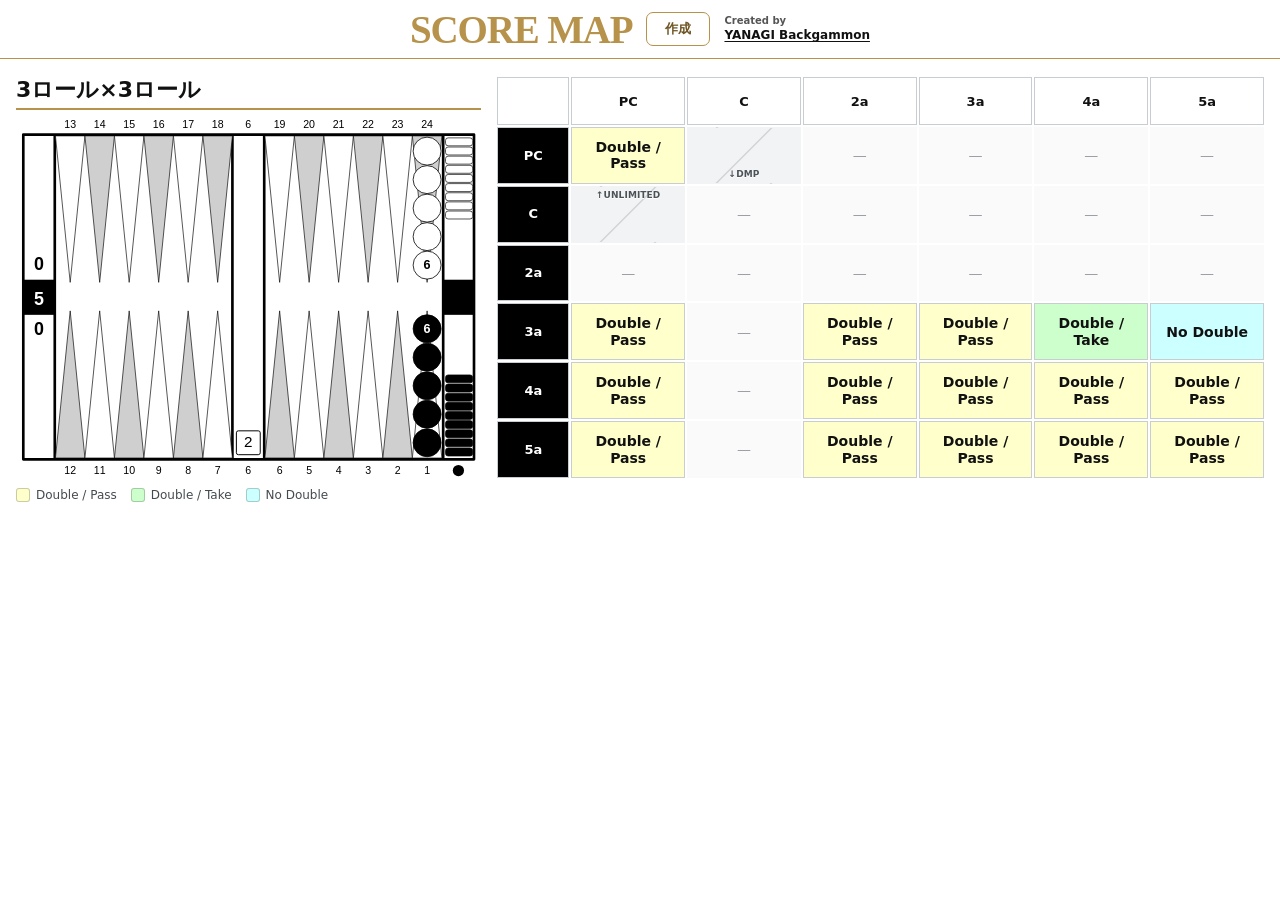
==== index.html @ 8ce7e33c "Add files via upload" ====
<!doctype html>
<html lang="ja">
<head>
  <meta charset="utf-8">
  <meta name="viewport" content="width=device-width,initial-scale=1,viewport-fit=cover">
  <meta name="theme-color" content="#ffffff">
  <title>Score Map | YANAGI Backgammon</title>
  <link rel="stylesheet" href="styles.css?v=22">
</head>
<body>
  <header class="page-header">
    <div class="header-inner">
      <div class="title-group">
        <h1>SCORE MAP</h1>
        <a class="page-switch" href="import.html">作成</a>
        <div class="creator">
          <span>Created by</span>
          <a href="https://yanagibackgammon.github.io/" target="_blank" rel="noopener noreferrer">YANAGI Backgammon</a>
        </div>
      </div>
    </div>
  </header>

  <main>
    <div class="content-grid">
      <section class="position-card">
        <div id="position-title" class="position-title" hidden></div>
        <div id="board" class="board-wrap" aria-label="Backgammon position"></div>
      </section>

      <section class="map-card">
        <div class="table-scroll">
          <table id="score-table" class="score-table" aria-label="Match score map"></table>
        </div>
      </section>
    </div>

    <div id="legend" class="legend"></div>
  </main>

  <script src="board.js"></script>
  <script src="app.js?v=22"></script>
</body>
</html>
---- styles.css ----
:root {
  --theme:#B7924B;
  --active:#6F5424;
  --black:#000;
  --white:#fff;
  --gray:#d9d9d9;
  --line:#c8cdd1;
  --muted:#6f777d;
  --surface:#fff;
  --soft:#f6f7f8;
}
*{box-sizing:border-box}
html{background:var(--white);-webkit-text-size-adjust:100%}
body{margin:0;min-height:100vh;color:#111;background:var(--white);font-family:Inter,"Noto Sans JP","Yu Gothic",Meiryo,system-ui,sans-serif}
.page-header{position:sticky;top:0;z-index:20;min-height:58px;padding:8px 0;display:flex;align-items:center;justify-content:center;background:#fff;border-bottom:1px solid var(--theme)}
.header-inner{position:relative;width:min(1580px,calc(100% - 32px));min-height:42px;display:flex;align-items:center;justify-content:center}
.title-group{display:inline-flex;align-items:center;gap:14px;white-space:nowrap}
h1{margin:0;color:var(--theme);font-family:Georgia,"Times New Roman",serif;font-size:39px;line-height:1;letter-spacing:-.03em}
.creator{display:flex;flex-direction:column;align-items:flex-start;justify-content:center;line-height:1.1;color:#555;font-size:10px;font-weight:600}
.creator a{margin-top:3px;color:#111;font-size:12px;font-weight:700;text-decoration:underline;text-underline-offset:2px}
.page-switch{display:inline-flex;align-items:center;justify-content:center;min-width:64px;height:34px;padding:0 14px;border:1px solid var(--theme);border-radius:7px;background:#fff;color:var(--active);font-size:13px;font-weight:800;text-decoration:none}
.page-switch:hover{background:#fbf7ef}
main{width:min(1580px,calc(100% - 32px));margin:0 auto;padding:18px 0 48px}
.content-grid{display:grid;grid-template-columns:minmax(360px,.88fr) minmax(720px,1.45fr);gap:16px;align-items:start}
.position-card,.map-card{min-width:0;background:#fff}
.position-card{display:flex;flex-direction:column;margin:0;overflow:hidden}
.position-title{flex:0 0 auto;margin:0 0 6px;padding:0 0 5px;border-bottom:2px solid var(--theme);font-size:22px;font-weight:800;line-height:1.18;color:#111;overflow-wrap:anywhere}
.position-title[hidden]{display:none}
.board-wrap{flex:0 0 auto;min-height:0;padding:0;display:flex;align-items:flex-start;justify-content:center;background:#fff;line-height:0}
.board-wrap svg{display:block;width:100%;height:auto;max-width:760px;background:#fff}
.map-card{display:block;min-width:0;overflow:hidden}
.table-scroll{width:100%;height:100%;overflow-x:auto;padding:0;background:#fff}
.score-table{width:100%;min-width:760px;height:100%;display:grid;grid-template-columns:72px repeat(6,minmax(0,1fr));grid-template-rows:48px repeat(6,minmax(0,1fr));gap:2px;border:0;border-collapse:separate;border-spacing:0;table-layout:fixed}
.score-table thead,.score-table tbody,.score-table tr{display:contents}
.score-table th,.score-table td{min-width:0;min-height:0;border:1px solid #c8cdd1;text-align:center;vertical-align:middle;padding:4px;display:flex;align-items:center;justify-content:center;overflow:hidden}
.score-table thead th{font-size:13px;font-weight:800}
.score-table th.corner{background:#fff;color:#111}
.score-table th.white-axis{background:#fff;color:#111;font-size:13px;font-weight:800}
.score-table th.black-axis{background:#000;color:#fff;font-size:13px;font-weight:800;line-height:1.05}

.axis-label{display:block}
.axis-label-mobile{display:none}
.score-cell{position:relative;background:#fafafa;color:#111;font-size:14px;font-weight:700;transition:background .15s ease}
.score-cell .move{display:block;line-height:1.2;overflow-wrap:anywhere}
.score-cell.empty .move{color:#9aa0a5;font-weight:500}
.score-cell.invalid{background:#f2f3f4;color:#a4a9ad;background-image:linear-gradient(135deg,transparent 49%,#c7ccd0 50%,transparent 51%)}
.score-cell.invalid .invalid-label{position:absolute;left:3px;right:3px;z-index:1;color:#4c5358;font-size:9px;font-weight:900;line-height:1;letter-spacing:.01em;white-space:nowrap;text-shadow:0 1px 0 #fff}
.score-cell.invalid .invalid-label.top{top:4px}
.score-cell.invalid .invalid-label.bottom{bottom:4px}
.score-cell[data-move]{cursor:default}
.legend{display:flex;flex-wrap:wrap;gap:8px 14px;padding:10px 0 0}
.legend:empty{display:none}
.legend-item{display:inline-flex;align-items:center;gap:6px;font-size:12px;color:#444b50}
.legend-swatch{width:14px;height:14px;border:1px solid rgba(0,0,0,.2);border-radius:3px}
.import-main{width:min(900px,calc(100% - 24px));display:block}
.import-card{padding:18px 0;background:#fff}
.field-label{display:block;margin:0 0 7px;color:var(--active);font-size:12px;font-weight:800;letter-spacing:.05em}
.title-input{width:100%;height:48px;margin-bottom:20px;padding:0 13px;border:1px solid var(--line);border-radius:9px;background:#fff;color:#111;font:inherit;outline:none}
.title-input:focus{border-color:var(--theme);box-shadow:0 0 0 2px rgba(183,146,75,.12)}
.drop-zone{min-height:180px;border:1px dashed var(--theme);border-radius:12px;display:flex;flex-direction:column;align-items:center;justify-content:center;gap:8px;padding:24px;text-align:center;cursor:pointer;background:#fafafa}
.drop-zone.is-dragging{background:#f6f0e5;border-style:solid}
.drop-zone span{color:#70787e;font-size:12px}
.file-info{margin:10px 0 18px;color:#50575c;font-size:12px}
.primary-button{width:100%;height:50px;margin-top:18px;border:1px solid var(--theme);border-radius:10px;background:var(--theme);color:#111;font-weight:900;cursor:pointer}
.primary-button:disabled{opacity:.35;cursor:not-allowed}
.import-status{margin:12px 0 0;color:#70787e;font-size:12px;text-align:center}
@media(min-width:1101px){
  .position-card{height:auto}
  .map-card{height:auto}
  .board-wrap svg{max-height:none;object-fit:contain}
}
@media(max-width:1100px){
  main{width:min(980px,calc(100% - 24px))}
  .content-grid{display:block}
  .position-card{margin-bottom:14px}
  .position-title{margin-bottom:5px}
  .board-wrap svg{width:min(100%,780px)}
  .score-table{height:auto;grid-template-rows:48px repeat(6,76px)}
}

@media(max-width:900px){
  .table-scroll{padding:0 8px;overflow-x:hidden}
  .score-table{width:100%;min-width:0;grid-template-columns:36px repeat(6,minmax(0,1fr));gap:1px}
  .score-table th,.score-table td{min-width:0}
  .axis-label-desktop{display:none}
  .axis-label-mobile{display:block}
}
@media(max-width:720px){
  .header-inner{width:calc(100% - 16px)}
  .page-switch{min-width:52px;height:30px;padding:0 10px;font-size:12px}
  h1{font-size:31px}
  .title-group{gap:10px}
  .creator{font-size:9px}.creator a{font-size:11px}
  main{width:100%;padding-top:10px}
  .position-card{padding:0 8px}
  .position-title{margin-bottom:6px;padding-bottom:5px;font-size:19px}
  .board-wrap{padding:0}
  .table-scroll{padding:0 8px;overflow-x:hidden}
  .score-table{width:100%;min-width:0;grid-template-columns:36px repeat(6,minmax(0,1fr));grid-template-rows:40px repeat(6,60px);gap:1px}
  .score-table th,.score-table td{padding:2px;min-width:0}
  .score-table thead th,.score-table th.white-axis,.score-table th.black-axis{font-size:11px;line-height:1}
  .score-cell{font-size:11px}
  .score-cell .move{font-size:11px;line-height:1.1;overflow-wrap:anywhere;word-break:break-word}
  .axis-label-desktop{display:none}
  .axis-label-mobile{display:block}
  .score-cell.invalid .invalid-label{font-size:7px;letter-spacing:-.02em}
  .legend{padding:10px 8px 0}
  .import-main{width:calc(100% - 16px)}.import-card{padding:12px 0}
}

.workflow-main{padding-bottom:64px}
.workflow-step{padding:22px 0 26px;border-bottom:1px solid #e4e6e8}
.workflow-step:first-child{padding-top:4px}
.workflow-step:last-child{border-bottom:0}
.step-title{margin:0 0 7px;color:#111;font-size:21px;line-height:1.3;font-weight:900}
.step-description{margin:0 0 16px;color:#596167;font-size:13px;line-height:1.7}
.io-area{margin-top:12px;padding:14px 16px;background:#fafafa}
.io-output{background:#f7f4ed}
.io-heading{margin:0 0 12px;color:var(--active);font-size:11px;font-weight:900;letter-spacing:.12em}
.compact-drop{min-height:120px}
.json-preview{display:block;width:100%;height:190px;resize:vertical;padding:11px 12px;border:1px solid var(--line);border-radius:8px;background:#fff;color:#222;font:11px/1.55 Consolas,"SFMono-Regular",monospace;outline:none}
.secondary-button{width:100%;height:44px;margin-top:10px;border:1px solid var(--theme);border-radius:9px;background:#fff;color:var(--active);font-weight:900;cursor:pointer}
.secondary-button:disabled{opacity:.35;cursor:not-allowed}
.token-input{margin-bottom:8px;font-family:Consolas,"SFMono-Regular",monospace}
.token-note{margin:0;color:#687076;font-size:11px;line-height:1.6}
.token-link,.public-link{display:inline-block;margin-top:8px;color:var(--active);font-size:12px;font-weight:800;text-underline-offset:2px}
.import-status.is-error{color:#a12622!important}
.workflow-step code{font-family:Consolas,"SFMono-Regular",monospace;font-size:.94em}
@media(max-width:720px){
  .workflow-step{padding:18px 8px 22px}
  .workflow-step:first-child{padding-top:2px}
  .step-title{font-size:18px}
  .step-description{font-size:12px}
  .io-area{padding:12px}
  .drop-zone{min-height:130px;padding:18px}
  .compact-drop{min-height:105px}
  .json-preview{height:160px}
}
.input-or{margin:14px 0;color:#8a9095;font-size:11px;font-weight:800;text-align:center;letter-spacing:.08em}
.xgid-input{display:block;width:100%;min-height:82px;resize:vertical;padding:10px 12px;border:1px solid var(--line);border-radius:9px;background:#fff;color:#111;font:12px/1.5 Consolas,"SFMono-Regular",monospace;outline:none}
.xgid-input:focus{border-color:var(--theme);box-shadow:0 0 0 2px rgba(183,146,75,.12)}
.output-note{margin:10px 0 0;color:#596167;font-size:12px;line-height:1.65}

/* v19: compact score-by-score XGID copy map */
.xgid-map-wrap{width:100%;overflow:hidden;background:#fff}
.xgid-score-table{width:100%;border-collapse:separate;border-spacing:1px;table-layout:fixed;background:#fff}
.xgid-score-table th,.xgid-score-table td{height:44px;padding:0;border:1px solid #c8cdd1;text-align:center;vertical-align:middle}
.xgid-score-table .xgid-corner{width:42px;background:#fff}
.xgid-score-table .xgid-white-axis{background:#fff;color:#111;font-size:11px;font-weight:900}
.xgid-score-table .xgid-black-axis{width:42px;background:#000;color:#fff;font-size:11px;font-weight:900}
.xgid-cell{position:relative;background:#fafafa}
.xgid-cell.invalid{background:#f2f3f4;background-image:linear-gradient(135deg,transparent 49%,#c7ccd0 50%,transparent 51%)}
.xgid-cell.excluded{background:#f5f6f7;color:#a5abb0;font-size:15px;font-weight:700}
.xgid-copy{width:100%;height:100%;display:flex;align-items:center;justify-content:center;border:0;background:transparent;color:var(--active);cursor:pointer}
.xgid-copy:hover{background:#f6f0e5}
.xgid-copy:focus-visible{outline:2px solid var(--theme);outline-offset:-3px}
.xgid-copy svg{width:18px;height:18px;fill:none;stroke:currentColor;stroke-width:1.8;stroke-linecap:round;stroke-linejoin:round}
.xgid-copy.copied{background:#efe5d2;color:#3f602f}
.xgid-map-summary{margin-top:9px;color:#50575c;font-size:11px;line-height:1.5;text-align:right}
@media(max-width:720px){
  .xgid-score-table th,.xgid-score-table td{height:38px}
  .xgid-score-table .xgid-corner,.xgid-score-table .xgid-black-axis{width:34px}
  .xgid-score-table .xgid-white-axis,.xgid-score-table .xgid-black-axis{font-size:10px}
  .xgid-copy svg{width:16px;height:16px}
  .xgid-map-summary{text-align:left}
}

/* v20: cells without a record/input have no outer border */
.score-cell.empty,
.score-cell.invalid,
.xgid-cell.excluded,
.xgid-cell.invalid{
  border-color:transparent;
}
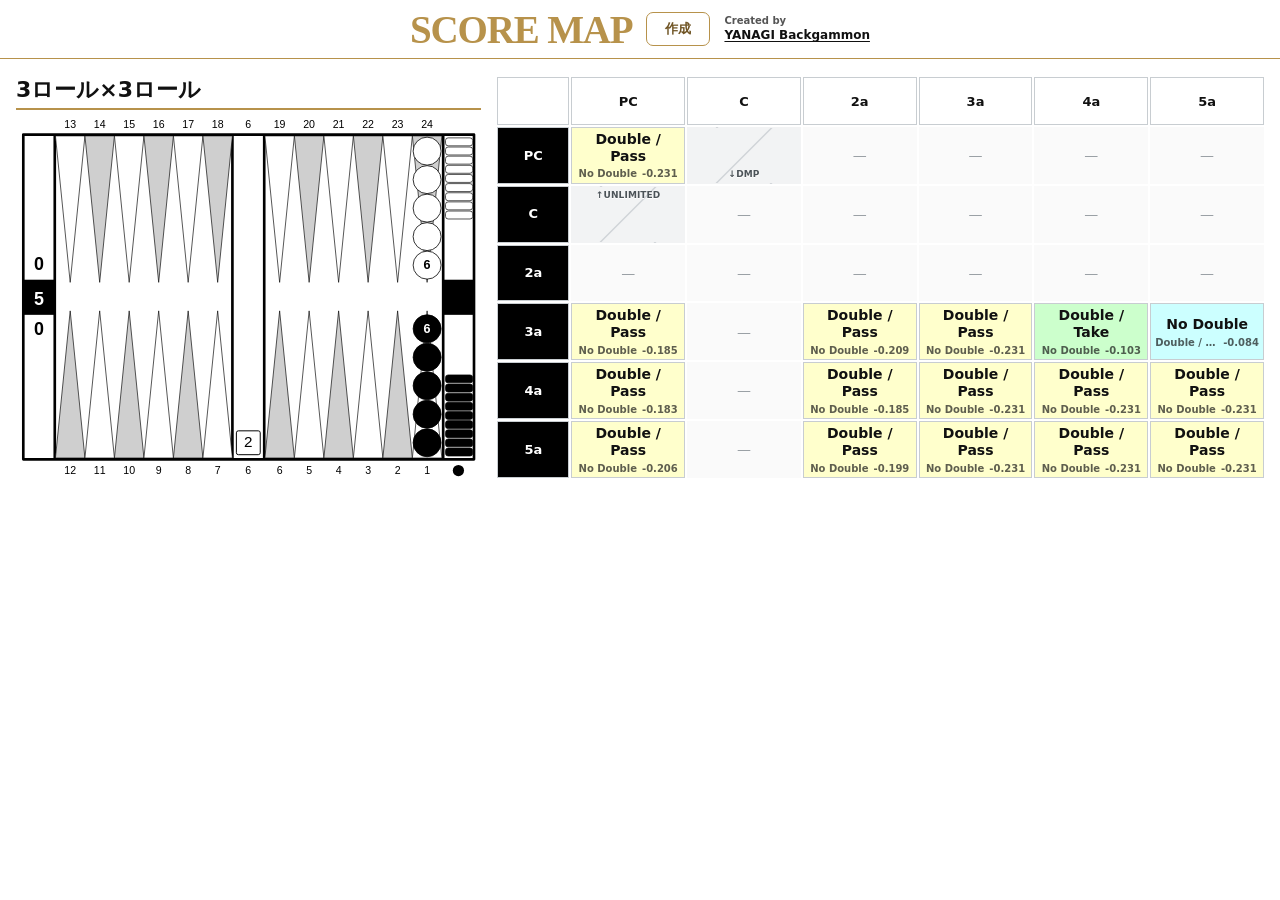
==== commit 0b861577: "Add files via upload" ====
--- a/index.html
+++ b/index.html
@@ -5,7 +5,7 @@
   <meta name="viewport" content="width=device-width,initial-scale=1,viewport-fit=cover">
   <meta name="theme-color" content="#ffffff">
   <title>Score Map | YANAGI Backgammon</title>
-  <link rel="stylesheet" href="styles.css?v=22">
+  <link rel="stylesheet" href="styles.css?v=23">
 </head>
 <body>
   <header class="page-header">
@@ -35,10 +35,9 @@
       </section>
     </div>
 
-    <div id="legend" class="legend"></div>
   </main>
 
   <script src="board.js"></script>
-  <script src="app.js?v=22"></script>
+  <script src="app.js?v=23"></script>
 </body>
 </html>
--- a/styles.css
+++ b/styles.css
@@ -172,3 +172,14 @@
 .xgid-cell.invalid{
   border-color:transparent;
 }
+
+/* v23: best action + compact error/blunder alternative */
+.score-cell{flex-direction:column;gap:4px}
+.score-cell .move{flex:0 0 auto}
+.score-cell .error-line{display:flex;align-items:baseline;justify-content:center;gap:5px;max-width:100%;color:rgba(17,17,17,.68);font-size:10px;font-weight:600;line-height:1.15;white-space:nowrap}
+.score-cell .error-action{overflow:hidden;text-overflow:ellipsis}
+.score-cell .error-value{flex:0 0 auto;font-variant-numeric:tabular-nums}
+@media(max-width:720px){
+  .score-cell{gap:3px}
+  .score-cell .error-line{gap:3px;font-size:8px;line-height:1.05}
+}
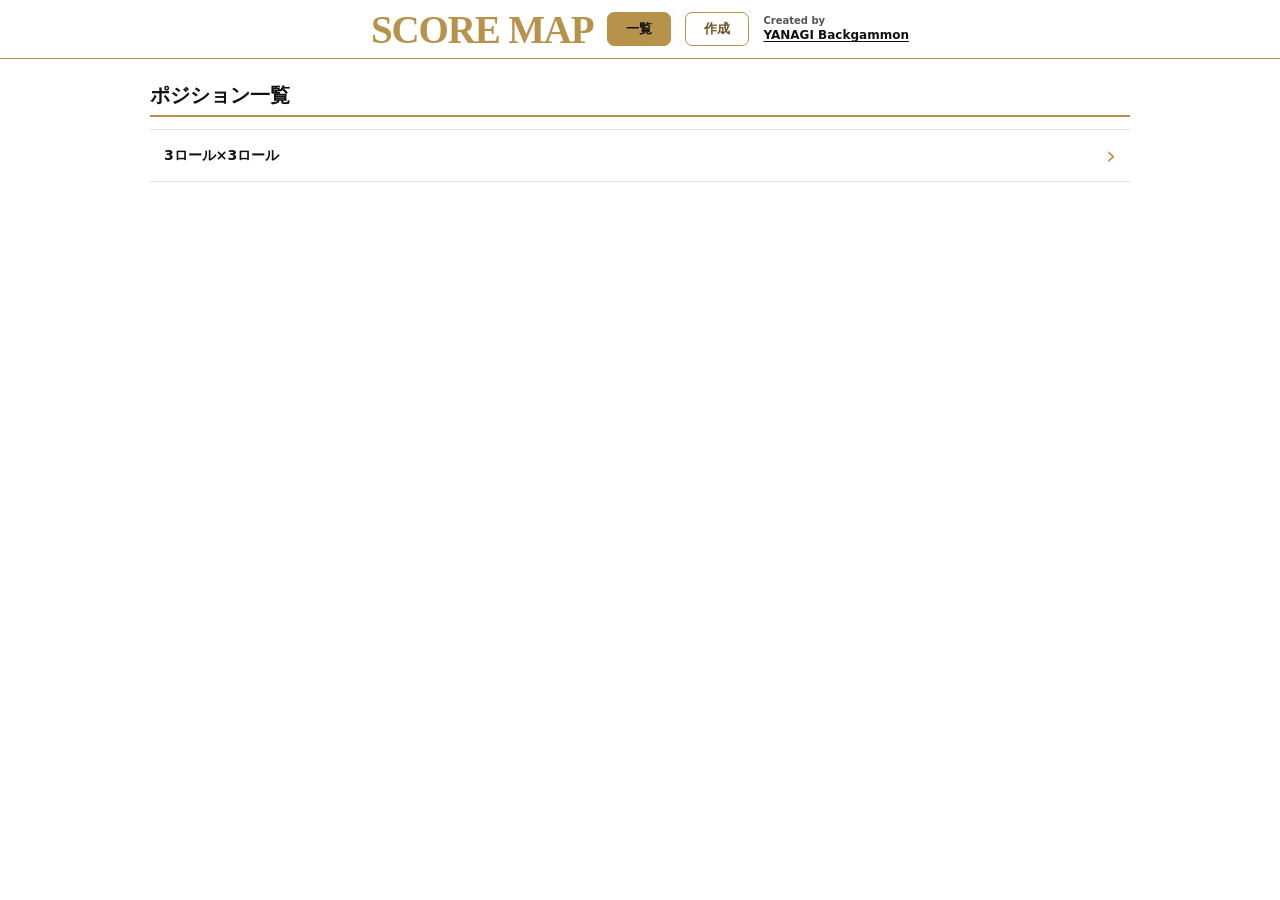
==== commit b1a66292: "Add files via upload" ====
--- a/index.html
+++ b/index.html
@@ -5,13 +5,14 @@
   <meta name="viewport" content="width=device-width,initial-scale=1,viewport-fit=cover">
   <meta name="theme-color" content="#ffffff">
   <title>Score Map | YANAGI Backgammon</title>
-  <link rel="stylesheet" href="styles.css?v=23">
+  <link rel="stylesheet" href="styles.css?v=25">
 </head>
 <body>
   <header class="page-header">
     <div class="header-inner">
       <div class="title-group">
         <h1>SCORE MAP</h1>
+        <a class="page-switch is-active" href="index.html" aria-current="page">一覧</a>
         <a class="page-switch" href="import.html">作成</a>
         <div class="creator">
           <span>Created by</span>
@@ -21,23 +22,12 @@
     </div>
   </header>
 
-  <main>
-    <div class="content-grid">
-      <section class="position-card">
-        <div id="position-title" class="position-title" hidden></div>
-        <div id="board" class="board-wrap" aria-label="Backgammon position"></div>
-      </section>
-
-      <section class="map-card">
-        <div class="table-scroll">
-          <table id="score-table" class="score-table" aria-label="Match score map"></table>
-        </div>
-      </section>
-    </div>
-
+  <main class="list-main">
+    <h2 class="list-title">ポジション一覧</h2>
+    <div id="position-list" class="position-list" aria-live="polite"></div>
+    <p id="position-list-status" class="position-list-status">読み込み中...</p>
   </main>
 
-  <script src="board.js"></script>
-  <script src="app.js?v=23"></script>
+  <script src="list.js?v=24"></script>
 </body>
 </html>
--- a/styles.css
+++ b/styles.css
@@ -20,6 +20,8 @@
 .creator a{margin-top:3px;color:#111;font-size:12px;font-weight:700;text-decoration:underline;text-underline-offset:2px}
 .page-switch{display:inline-flex;align-items:center;justify-content:center;min-width:64px;height:34px;padding:0 14px;border:1px solid var(--theme);border-radius:7px;background:#fff;color:var(--active);font-size:13px;font-weight:800;text-decoration:none}
 .page-switch:hover{background:#fbf7ef}
+.page-switch.is-active,.page-switch[aria-current="page"]{background:var(--theme);color:#111;border-color:var(--theme)}
+.page-switch.is-active:hover,.page-switch[aria-current="page"]:hover{background:var(--theme)}
 main{width:min(1580px,calc(100% - 32px));margin:0 auto;padding:18px 0 48px}
 .content-grid{display:grid;grid-template-columns:minmax(360px,.88fr) minmax(720px,1.45fr);gap:16px;align-items:start}
 .position-card,.map-card{min-width:0;background:#fff}
@@ -183,3 +185,31 @@
   .score-cell{gap:3px}
   .score-cell .error-line{gap:3px;font-size:8px;line-height:1.05}
 }
+
+/* v24: automatic cube label */
+.score-cell .automatic-label{display:block;flex:0 0 auto;margin-bottom:-1px;color:rgba(17,17,17,.58);font-size:9px;font-weight:800;line-height:1;letter-spacing:.02em}
+.score-cell.automatic{gap:3px}
+@media(max-width:720px){
+  .score-cell .automatic-label{font-size:7px;line-height:1}
+  .score-cell.automatic{gap:2px}
+}
+
+/* v24: root position list */
+.list-main{width:min(980px,calc(100% - 32px));padding-top:24px}
+.list-title{margin:0 0 12px;padding-bottom:8px;border-bottom:2px solid var(--theme);font-size:20px;font-weight:900;line-height:1.2}
+.position-list{border-top:1px solid #e1e4e6}
+.position-list-row{min-height:52px;padding:0 14px;display:flex;align-items:center;justify-content:space-between;gap:16px;border-bottom:1px solid #e1e4e6;color:#111;text-decoration:none;background:#fff}
+.position-list-row:hover{background:#faf8f3}
+.position-list-name{min-width:0;font-size:14px;font-weight:800;overflow-wrap:anywhere}
+.position-list-arrow{flex:0 0 auto;color:var(--theme);font-size:25px;font-weight:400;line-height:1}
+.position-list-status{margin:18px 0 0;color:#737b80;font-size:12px;text-align:center}
+@media(max-width:720px){
+  .title-group{gap:6px}
+  h1{font-size:29px}
+  .page-switch{min-width:44px;height:29px;padding:0 7px;font-size:11px}
+  .creator{font-size:8px}.creator a{font-size:10px}
+  .list-main{width:calc(100% - 16px);padding-top:16px}
+  .list-title{font-size:18px}
+  .position-list-row{min-height:48px;padding:0 10px}
+  .position-list-name{font-size:13px}
+}
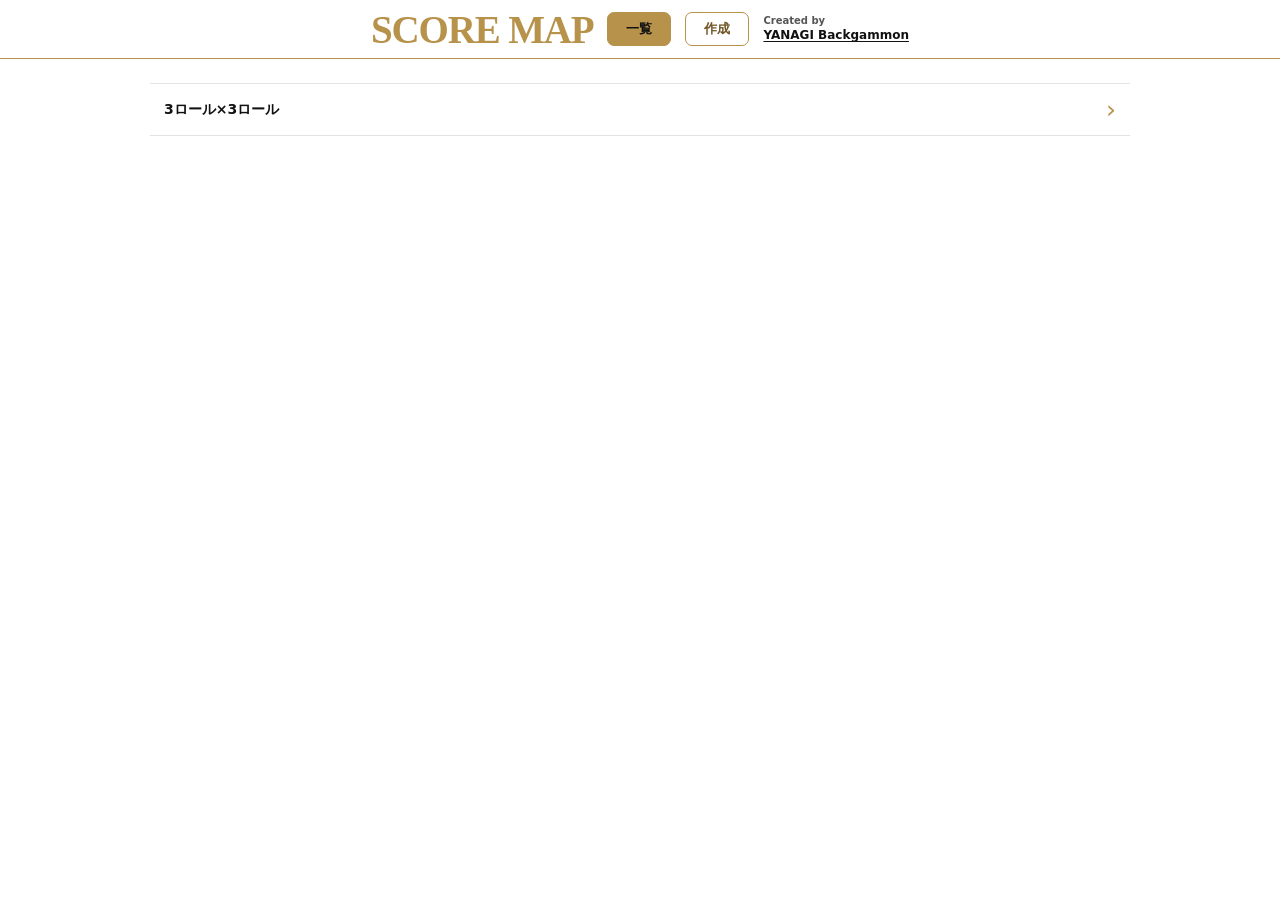
==== commit 1d84d813: "Add files via upload" ====
--- a/index.html
+++ b/index.html
@@ -23,7 +23,6 @@
   </header>
 
   <main class="list-main">
-    <h2 class="list-title">ポジション一覧</h2>
     <div id="position-list" class="position-list" aria-live="polite"></div>
     <p id="position-list-status" class="position-list-status">読み込み中...</p>
   </main>
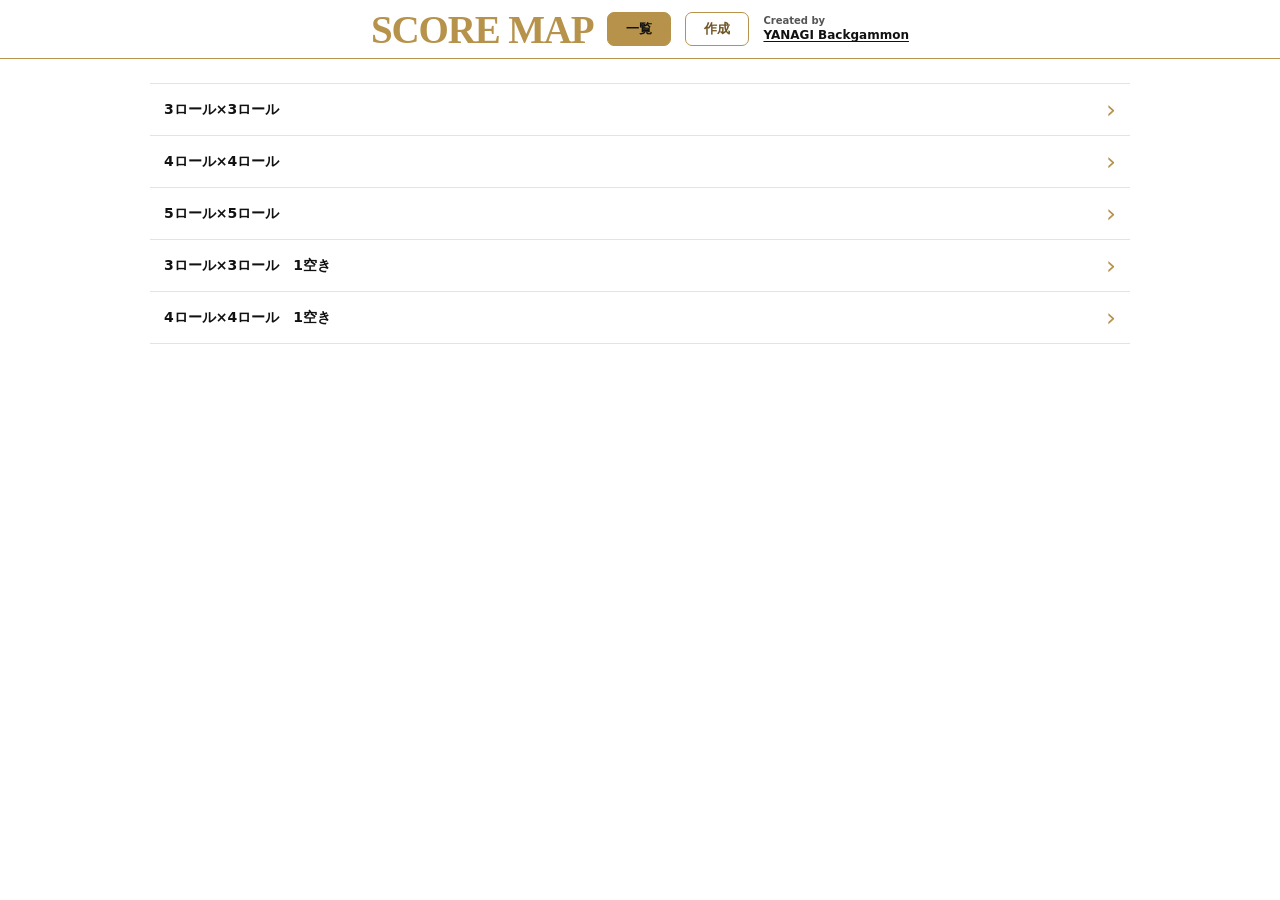
==== commit 46ee292c: "Add files via upload" ====
--- a/index.html
+++ b/index.html
@@ -27,6 +27,6 @@
     <p id="position-list-status" class="position-list-status">読み込み中...</p>
   </main>
 
-  <script src="list.js?v=24"></script>
+  <script src="list.js?v=28"></script>
 </body>
 </html>
--- a/styles.css
+++ b/styles.css
@@ -157,7 +157,9 @@
 .xgid-copy:hover{background:#f6f0e5}
 .xgid-copy:focus-visible{outline:2px solid var(--theme);outline-offset:-3px}
 .xgid-copy svg{width:18px;height:18px;fill:none;stroke:currentColor;stroke-width:1.8;stroke-linecap:round;stroke-linejoin:round}
-.xgid-copy.copied{background:#efe5d2;color:#3f602f}
+.xgid-cell.is-copied{background:var(--theme)}
+.xgid-cell.is-copied .xgid-copy,.xgid-copy.copied{background:var(--theme);color:#111}
+.xgid-cell.is-copied .xgid-copy:hover{background:var(--theme)}
 .xgid-map-summary{margin-top:9px;color:#50575c;font-size:11px;line-height:1.5;text-align:right}
 @media(max-width:720px){
   .xgid-score-table th,.xgid-score-table td{height:38px}
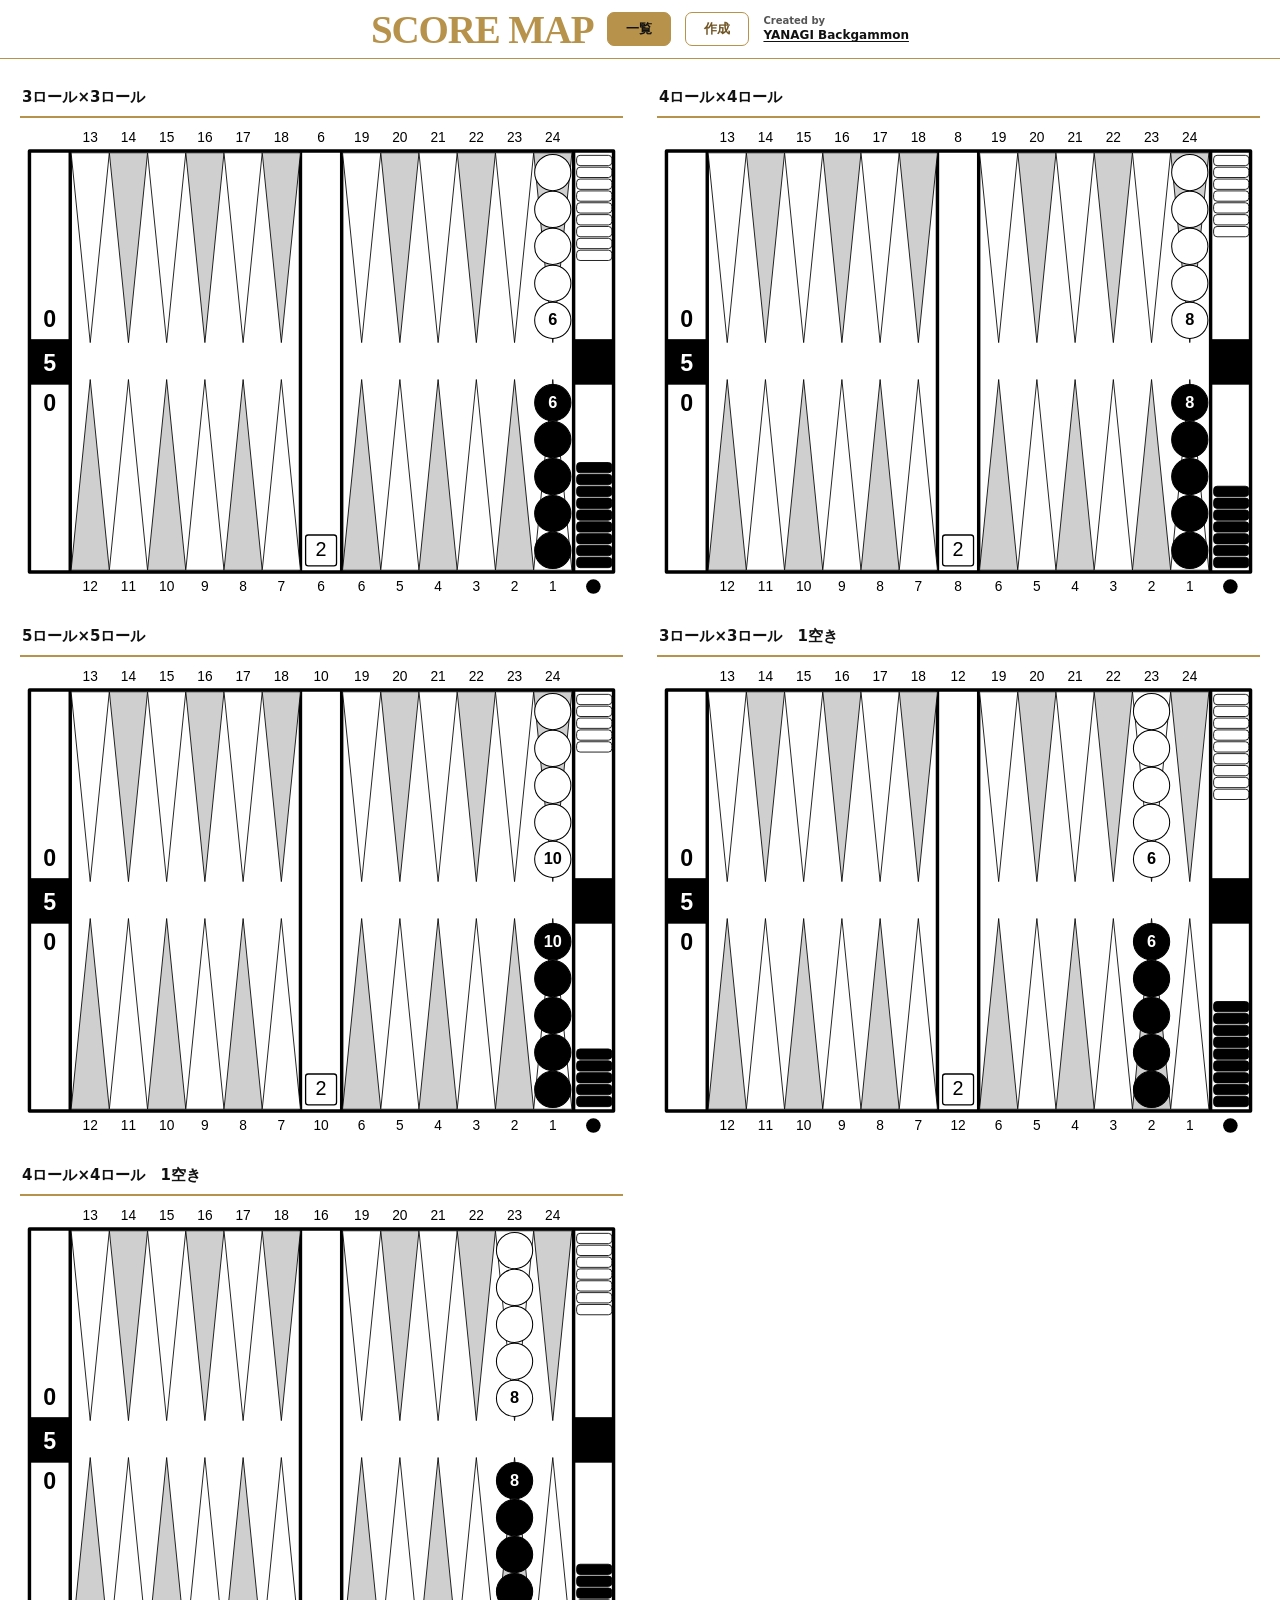
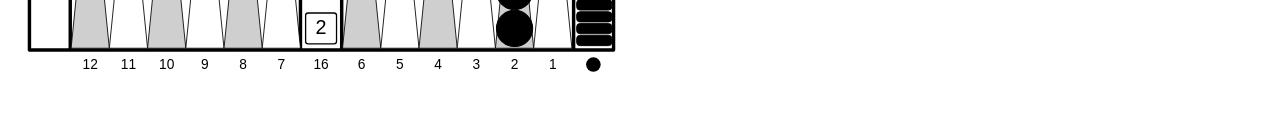
==== commit cbb0f34a: "Add files via upload" ====
--- a/index.html
+++ b/index.html
@@ -5,7 +5,7 @@
   <meta name="viewport" content="width=device-width,initial-scale=1,viewport-fit=cover">
   <meta name="theme-color" content="#ffffff">
   <title>Score Map | YANAGI Backgammon</title>
-  <link rel="stylesheet" href="styles.css?v=25">
+  <link rel="stylesheet" href="styles.css?v=29">
 </head>
 <body>
   <header class="page-header">
@@ -27,6 +27,7 @@
     <p id="position-list-status" class="position-list-status">読み込み中...</p>
   </main>
 
-  <script src="list.js?v=28"></script>
+  <script src="board.js"></script>
+  <script src="list.js?v=29"></script>
 </body>
 </html>
--- a/styles.css
+++ b/styles.css
@@ -197,21 +197,24 @@
 }
 
 /* v24: root position list */
-.list-main{width:min(980px,calc(100% - 32px));padding-top:24px}
-.list-title{margin:0 0 12px;padding-bottom:8px;border-bottom:2px solid var(--theme);font-size:20px;font-weight:900;line-height:1.2}
-.position-list{border-top:1px solid #e1e4e6}
-.position-list-row{min-height:52px;padding:0 14px;display:flex;align-items:center;justify-content:space-between;gap:16px;border-bottom:1px solid #e1e4e6;color:#111;text-decoration:none;background:#fff}
-.position-list-row:hover{background:#faf8f3}
-.position-list-name{min-width:0;font-size:14px;font-weight:800;overflow-wrap:anywhere}
-.position-list-arrow{flex:0 0 auto;color:var(--theme);font-size:25px;font-weight:400;line-height:1}
+.list-main{width:min(1240px,calc(100% - 32px));padding-top:28px;padding-bottom:44px}
+.position-list{display:grid;grid-template-columns:repeat(2,minmax(0,1fr));gap:30px 34px}
+.position-list-card{min-width:0;display:block;color:#111;text-decoration:none;background:#fff}
+.position-list-caption{margin:0 0 9px;padding:0 2px 8px;border-bottom:2px solid var(--theme);font-size:15px;font-weight:800;line-height:1.4;overflow-wrap:anywhere}
+.position-list-board{width:100%;overflow:hidden;background:#fff;line-height:0}
+.position-list-board svg{display:block;width:100%;height:auto;background:#fff}
+.position-list-board-missing{min-height:120px;display:flex;align-items:center;justify-content:center;border:1px solid #e5e7eb;color:#8b9195;font-size:12px;line-height:1.5}
+.position-list-card:hover .position-list-caption{color:var(--active)}
 .position-list-status{margin:18px 0 0;color:#737b80;font-size:12px;text-align:center}
 @media(max-width:720px){
   .title-group{gap:6px}
   h1{font-size:29px}
   .page-switch{min-width:44px;height:29px;padding:0 7px;font-size:11px}
   .creator{font-size:8px}.creator a{font-size:10px}
-  .list-main{width:calc(100% - 16px);padding-top:16px}
-  .list-title{font-size:18px}
-  .position-list-row{min-height:48px;padding:0 10px}
-  .position-list-name{font-size:13px}
-}
+  .list-main{width:calc(100% - 16px);padding-top:18px;padding-bottom:32px}
+  .position-list-caption{margin-bottom:7px;padding-bottom:6px;font-size:13px}
+}
+
+@media (max-width:760px){
+  .position-list{grid-template-columns:1fr;gap:24px}
+}
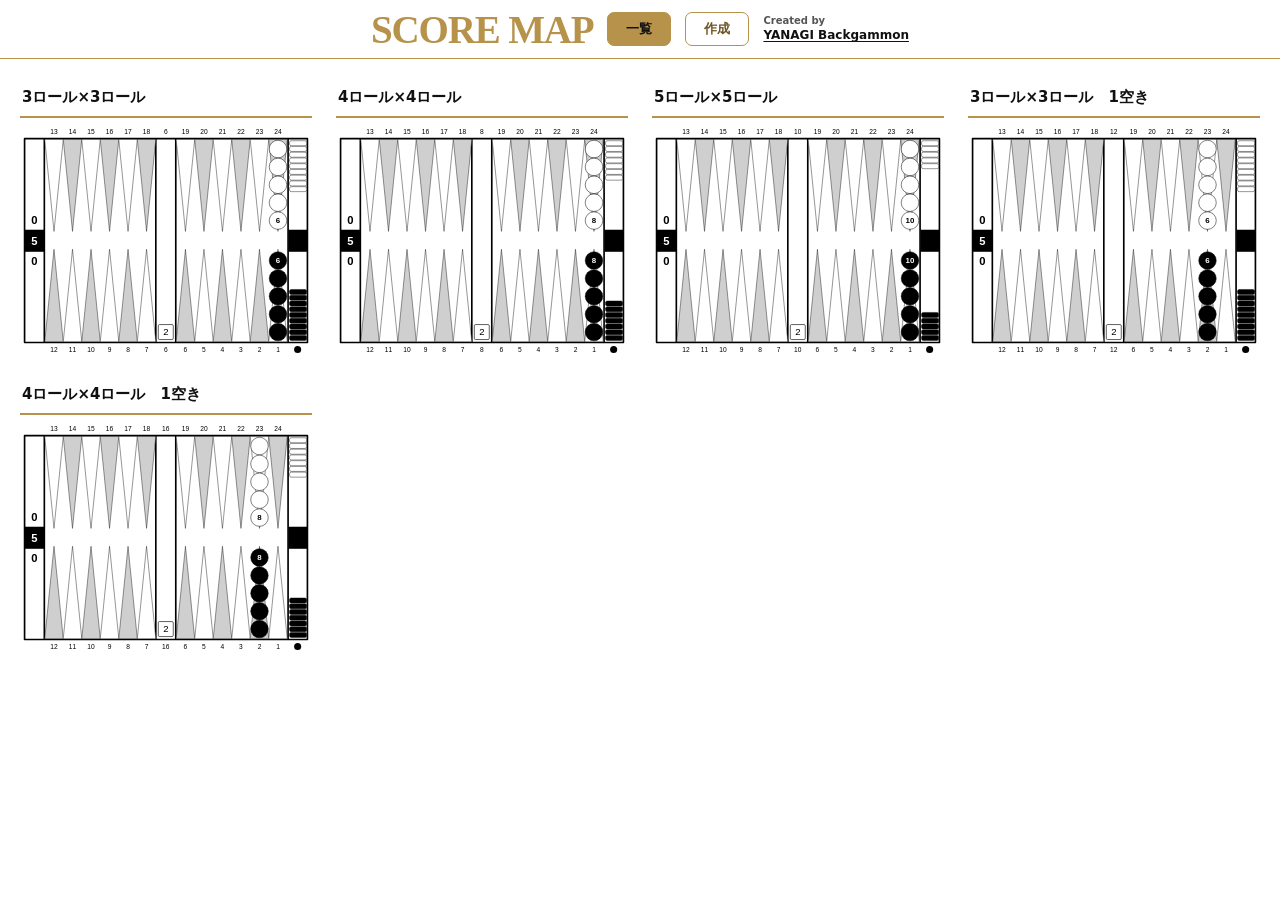
==== commit e0ed9f21: "Add files via upload" ====
--- a/index.html
+++ b/index.html
@@ -5,7 +5,7 @@
   <meta name="viewport" content="width=device-width,initial-scale=1,viewport-fit=cover">
   <meta name="theme-color" content="#ffffff">
   <title>Score Map | YANAGI Backgammon</title>
-  <link rel="stylesheet" href="styles.css?v=29">
+  <link rel="stylesheet" href="styles.css?v=30">
 </head>
 <body>
   <header class="page-header">
--- a/styles.css
+++ b/styles.css
@@ -198,7 +198,7 @@
 
 /* v24: root position list */
 .list-main{width:min(1240px,calc(100% - 32px));padding-top:28px;padding-bottom:44px}
-.position-list{display:grid;grid-template-columns:repeat(2,minmax(0,1fr));gap:30px 34px}
+.position-list{display:grid;grid-template-columns:repeat(4,minmax(0,1fr));gap:30px 24px}
 .position-list-card{min-width:0;display:block;color:#111;text-decoration:none;background:#fff}
 .position-list-caption{margin:0 0 9px;padding:0 2px 8px;border-bottom:2px solid var(--theme);font-size:15px;font-weight:800;line-height:1.4;overflow-wrap:anywhere}
 .position-list-board{width:100%;overflow:hidden;background:#fff;line-height:0}
@@ -216,5 +216,5 @@
 }
 
 @media (max-width:760px){
-  .position-list{grid-template-columns:1fr;gap:24px}
-}
+  .position-list{grid-template-columns:repeat(2,minmax(0,1fr));gap:20px 12px}
+}
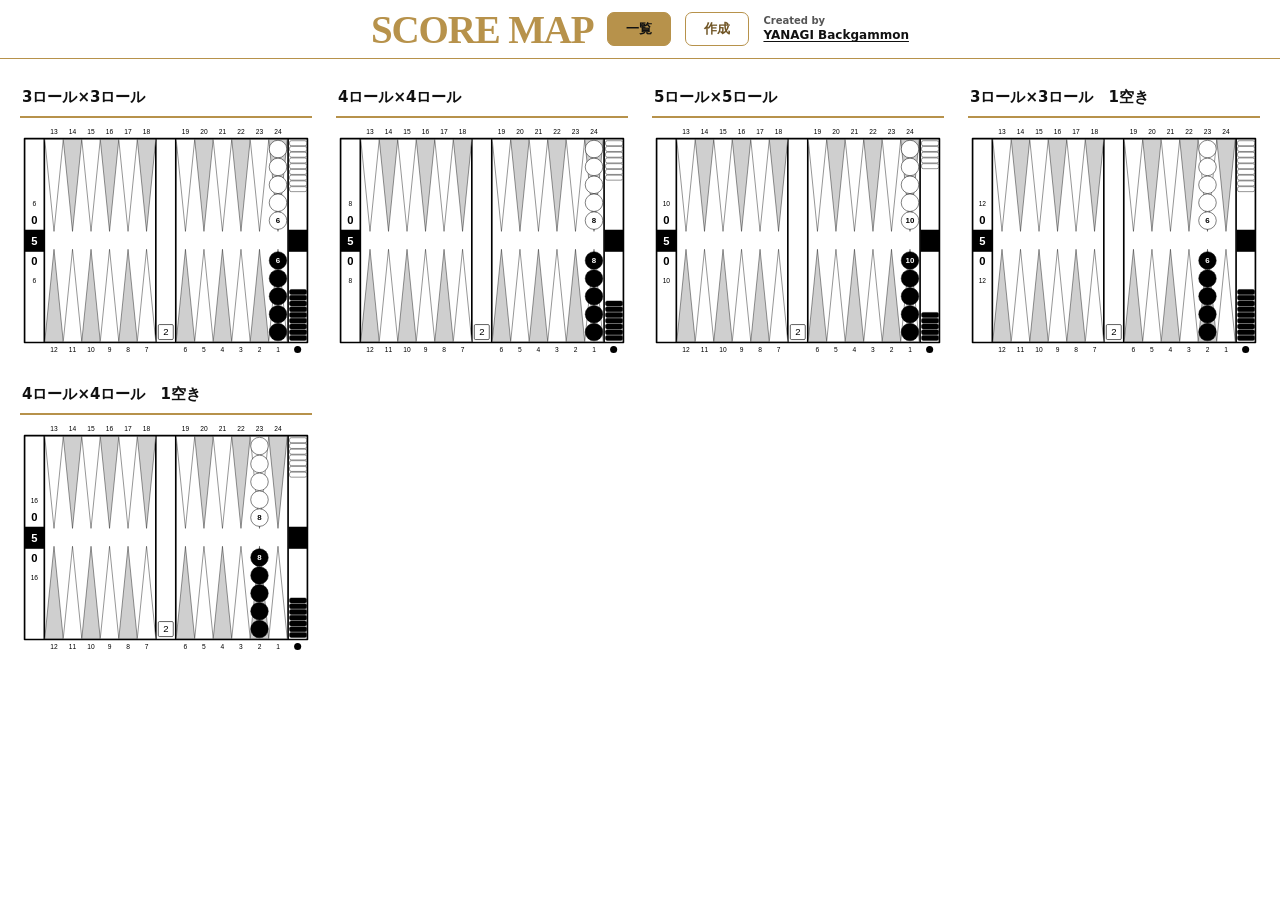
==== commit 6ac2face: "Add files via upload" ====
--- a/index.html
+++ b/index.html
@@ -27,7 +27,7 @@
     <p id="position-list-status" class="position-list-status">読み込み中...</p>
   </main>
 
-  <script src="board.js"></script>
+  <script src="board.js?v=31"></script>
   <script src="list.js?v=29"></script>
 </body>
 </html>
